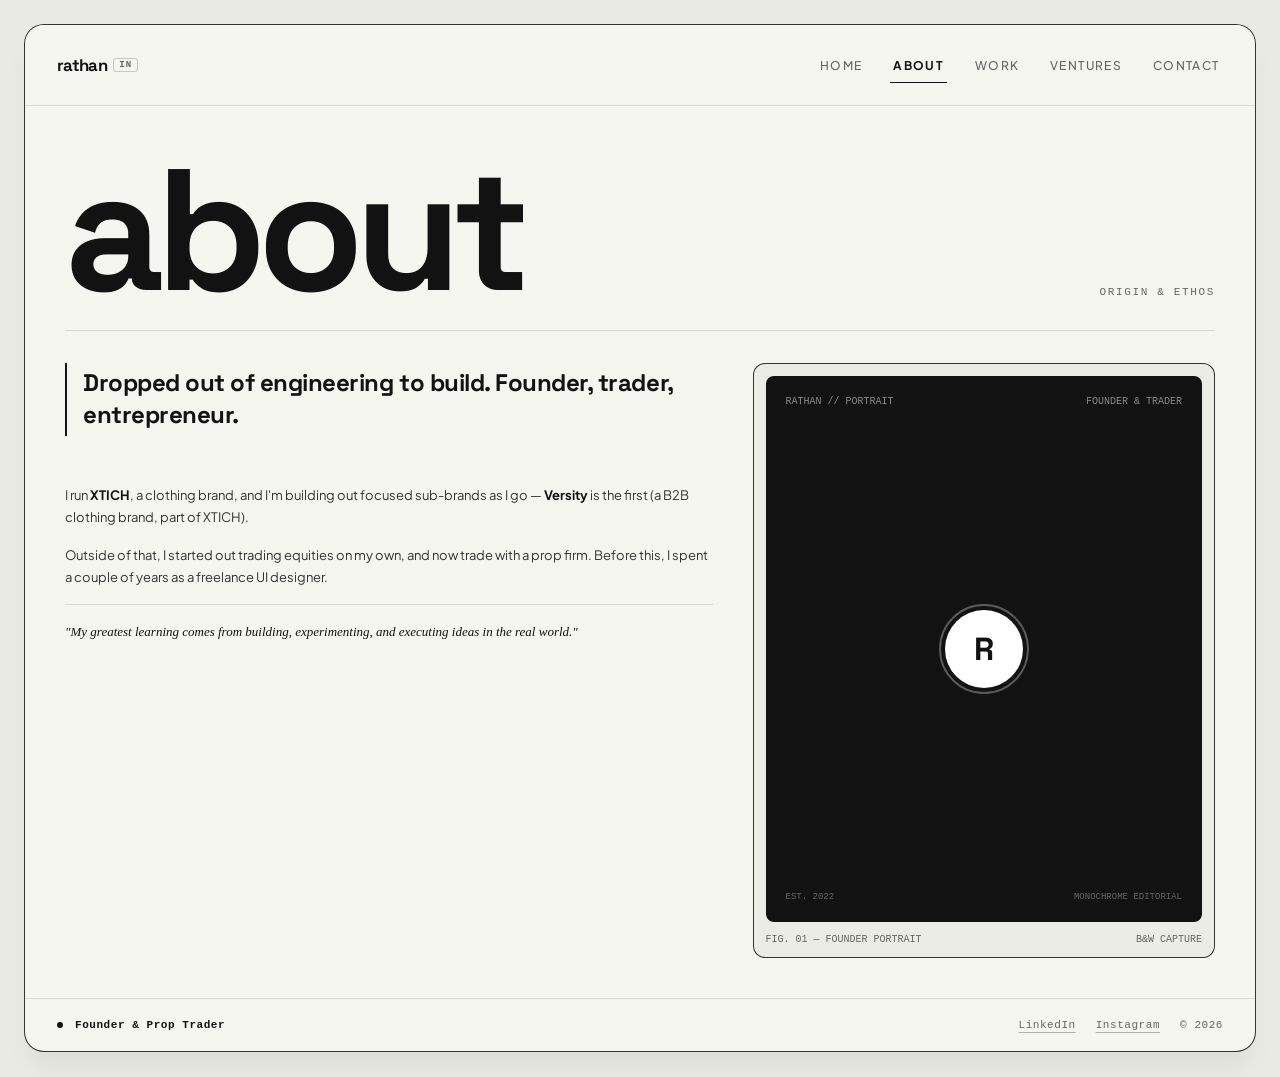
==== about.html @ 5d7c96b9 "Add files via upload" ====
<!DOCTYPE html>
<html lang="en">
<head>
  <meta charset="UTF-8">
  <meta name="viewport" content="width=device-width, initial-scale=1.0">
  <title>About — Rathan</title>
  <meta name="description" content="Origin story, background, and ethos of Rathan — Founder, Trader, Entrepreneur.">
  
  <!-- Google Fonts -->
  <link rel="preconnect" href="https://fonts.googleapis.com">
  <link rel="preconnect" href="https://fonts.gstatic.com" crossorigin>
  <link href="https://fonts.googleapis.com/css2?family=Plus+Jakarta+Sans:ital,wght@0,300;0,400;0,500;0,600;0,700;0,800;1,400&family=Space+Grotesk:wght@500;600;700;800&display=swap" rel="stylesheet">
  
  <link rel="stylesheet" href="css/style.css">
</head>
<body>

  <div class="viewport-frame">
    <!-- Top Header Bar -->
    <header class="header-bar">
      <a href="index.html" class="brand-logo">
        <span>rathan</span>
        <span class="brand-badge">in</span>
      </a>

      <nav aria-label="Main Navigation">
        <ul class="nav-links">
          <li><a href="index.html" class="nav-link">Home</a></li>
          <li><a href="about.html" class="nav-link active">About</a></li>
          <li><a href="work.html" class="nav-link">Work</a></li>
          <li><a href="ventures.html" class="nav-link">Ventures</a></li>
          <li><a href="contact.html" class="nav-link">Contact</a></li>
        </ul>
      </nav>
    </header>

    <!-- Main Content -->
    <main class="main-content">
      <!-- Giant Wordmark Header -->
      <div class="wordmark-header">
        <div class="wordmark-container">
          <h1 class="wordmark-title" data-wordmark="about">about</h1>
          <div class="wordmark-subtitle">ORIGIN & ETHOS</div>
        </div>
      </div>

      <!-- Main About Grid -->
      <div class="grid-about reveal-on-scroll">
        <!-- Left Column: Copy -->
        <div style="display: flex; flex-direction: column; gap: 1.5rem;">
          <div class="headline-box">
            <h2 class="headline-text">
              Dropped out of engineering to build. Founder, trader, entrepreneur.
            </h2>
          </div>

          <div class="quiet-body">
            <p>
              I run <strong style="color: var(--text-main);">XTICH</strong>, a clothing brand, and I'm building out focused sub-brands as I go — <strong style="color: var(--text-main);">Versity</strong> is the first (a B2B clothing brand, part of XTICH).
            </p>

            <p>
              Outside of that, I started out trading equities on my own, and now trade with a prop firm. Before this, I spent a couple of years as a freelance UI designer.
            </p>

            <div style="padding-top: 1rem; border-top: 1px solid var(--border-light);">
              <p style="font-family: Georgia, serif; font-style: italic; color: var(--text-main); font-weight: 500;">
                "My greatest learning comes from building, experimenting, and executing ideas in the real world."
              </p>
            </div>
          </div>
        </div>

        <!-- Right Column: Portrait Card -->
        <div class="portrait-box">
          <div class="portrait-inner">
            <div style="display: flex; justify-content: space-between; font-family: monospace; font-size: 10px; color: #888888;">
              <span>RATHAN // PORTRAIT</span>
              <span>FOUNDER & TRADER</span>
            </div>

            <div class="portrait-circle">
              <div class="portrait-avatar">R</div>
            </div>

            <div style="display: flex; justify-content: space-between; font-family: monospace; font-size: 9px; color: #666666; text-transform: uppercase;">
              <span>EST. 2022</span>
              <span>MONOCHROME EDITORIAL</span>
            </div>
          </div>

          <div style="display: flex; justify-content: space-between; font-family: monospace; font-size: 10px; color: var(--text-muted);">
            <span>FIG. 01 — FOUNDER PORTRAIT</span>
            <span>B&W CAPTURE</span>
          </div>
        </div>
      </div>
    </main>

    <!-- Bottom Footer Bar -->
    <footer class="footer-bar">
      <div class="footer-status">
        <span class="status-dot"></span>
        <span style="color: var(--text-main); font-weight: 600;">Founder & Prop Trader</span>
      </div>

      <div class="footer-socials">
        <a href="https://www.linkedin.com/in/rathan-p/" target="_blank" rel="noopener noreferrer">LinkedIn</a>
        <a href="https://www.instagram.com/rathannx/" target="_blank" rel="noopener noreferrer">Instagram</a>
        <span>© 2026</span>
      </div>
    </footer>
  </div>

  <script src="js/main.js"></script>
</body>
</html>
---- css/style.css ----
/* Reset & Root Variables */
*, *::before, *::after {
  box-sizing: border-box;
  margin: 0;
  padding: 0;
}

:root {
  --bg-outer: #e8eae3;
  --bg-canvas: #f5f6f0;
  --bg-card: #ebece5;
  --bg-card-hover: #f1f2eb;
  --text-main: #121212;
  --text-muted: #666666;
  --text-subtle: #888888;
  --border-frame: rgba(18, 18, 18, 0.85);
  --border-light: rgba(18, 18, 18, 0.12);
  --font-main: 'Plus Jakarta Sans', system-ui, -apple-system, BlinkMacSystemFont, 'Segoe UI', Roboto, sans-serif;
  --font-grotesk: 'Space Grotesk', 'Plus Jakarta Sans', sans-serif;
}

html {
  scroll-behavior: smooth;
  background-color: var(--bg-outer);
  color: var(--text-main);
  font-family: var(--font-main);
  -webkit-font-smoothing: antialiased;
}

body {
  min-height: 100vh;
  min-height: 100dvh;
  padding: 0.25rem;
  display: flex;
  flex-direction: column;
  -webkit-tap-highlight-color: transparent;
}

@media (min-width: 640px) {
  body {
    padding: 1rem;
  }
}

@media (min-width: 1024px) {
  body {
    padding: 1.5rem;
  }
}

/* Custom Scrollbars */
::-webkit-scrollbar {
  width: 5px;
  height: 5px;
}
::-webkit-scrollbar-track {
  background: var(--bg-outer);
}
::-webkit-scrollbar-thumb {
  background: #c5c7be;
  border-radius: 2px;
}
::-webkit-scrollbar-thumb:hover {
  background: var(--text-main);
}

/* Keyboard Focus States */
:focus-visible {
  outline: 2px solid var(--text-main) !important;
  outline-offset: 3px !important;
  border-radius: 2px;
}

/* Viewport Outer Frame Container */
.viewport-frame {
  width: 100%;
  min-height: calc(100vh - 0.5rem);
  min-height: calc(100dvh - 0.5rem);
  border: 1px solid var(--border-frame);
  border-radius: 0.6rem;
  background-color: var(--bg-canvas);
  display: flex;
  flex-direction: column;
  justify-content: space-between;
  box-shadow: 0 20px 25px -5px rgba(0, 0, 0, 0.05);
  overflow: hidden;
  position: relative;
}

@media (min-width: 640px) {
  .viewport-frame {
    min-height: calc(100vh - 2rem);
    border-radius: 1rem;
  }
}

@media (min-width: 1024px) {
  .viewport-frame {
    min-height: calc(100vh - 3rem);
    border-radius: 1.25rem;
  }
}

/* Header & Top Navigation */
.header-bar {
  padding: 0.75rem 1rem;
  border-bottom: 1px solid var(--border-light);
  display: flex;
  align-items: center;
  justify-content: space-between;
  gap: 0.75rem;
  position: sticky;
  top: 0;
  background-color: rgba(245, 246, 240, 0.95);
  backdrop-filter: blur(8px);
  z-index: 40;
}

@media (min-width: 640px) {
  .header-bar {
    padding: 1.25rem 2rem;
    gap: 1rem;
  }
}

.brand-logo {
  display: flex;
  align-items: center;
  gap: 0.4rem;
  text-decoration: none;
  color: var(--text-main);
  font-family: var(--font-grotesk);
  font-weight: 800;
  font-size: 1.05rem;
  letter-spacing: -0.04em;
  white-space: nowrap;
}

.brand-logo:hover {
  opacity: 0.75;
}

.brand-badge {
  font-family: monospace;
  font-size: 9px;
  text-transform: uppercase;
  letter-spacing: 0.1em;
  color: var(--text-muted);
  border: 1px solid rgba(18, 18, 18, 0.2);
  padding: 1px 5px;
  border-radius: 3px;
}

.nav-links {
  display: flex;
  align-items: center;
  gap: 0.6rem;
  list-style: none;
  font-size: 11px;
  text-transform: uppercase;
  letter-spacing: 0.08em;
  font-weight: 500;
  overflow-x: auto;
  -webkit-overflow-scrolling: touch;
  scrollbar-width: none;
  padding: 2px 0;
}

.nav-links::-webkit-scrollbar {
  display: none;
}

@media (min-width: 640px) {
  .nav-links {
    gap: 1.5rem;
    font-size: 12px;
    letter-spacing: 0.12em;
    overflow-x: visible;
  }
}

.nav-link {
  text-decoration: none;
  color: var(--text-muted);
  position: relative;
  padding: 0.4rem 0.2rem;
  white-space: nowrap;
  transition: color 0.2s ease;
  min-height: 36px;
  display: flex;
  align-items: center;
}

.nav-link:hover {
  color: var(--text-main);
}

.nav-link.active {
  color: var(--text-main);
  font-weight: 700;
}

.nav-link.active::after {
  content: '';
  position: absolute;
  bottom: 0;
  left: 0;
  width: 100%;
  height: 1.5px;
  background-color: var(--text-main);
}

/* Main Viewport Content */
.main-content {
  flex: 1;
  padding: 1.25rem 1rem;
  max-width: 1280px;
  width: 100%;
  margin: 0 auto;
}

@media (min-width: 640px) {
  .main-content {
    padding: 2rem 2rem;
  }
}

@media (min-width: 1024px) {
  .main-content {
    padding: 2.5rem 2.5rem;
  }
}

/* Oversized Lowercase Wordmark Headers */
.wordmark-header {
  padding-top: 0.25rem;
  padding-bottom: 1.25rem;
  border-bottom: 1px solid var(--border-light);
  margin-bottom: 1.5rem;
  user-select: none;
}

@media (min-width: 640px) {
  .wordmark-header {
    padding-top: 0.5rem;
    padding-bottom: 1.5rem;
    margin-bottom: 2rem;
  }
}

.wordmark-container {
  display: flex;
  flex-direction: column;
  gap: 0.25rem;
}

@media (min-width: 768px) {
  .wordmark-container {
    flex-direction: row;
    align-items: flex-end;
    justify-content: space-between;
    gap: 0.5rem;
  }
}

.wordmark-title {
  font-family: var(--font-grotesk);
  font-weight: 700;
  font-size: clamp(2.8rem, 13.5vw, 11rem);
  letter-spacing: -0.05em;
  line-height: 0.88;
  color: var(--text-main);
  display: flex;
  flex-wrap: wrap;
  overflow: hidden;
  word-break: break-word;
}

.wordmark-title .letter {
  display: inline-block;
  opacity: 0;
  transform: translateY(35px);
  animation: fadeUpLetter 0.5s cubic-bezier(0.215, 0.61, 0.355, 1) forwards;
}

@keyframes fadeUpLetter {
  to {
    opacity: 1;
    transform: translateY(0);
  }
}

.wordmark-subtitle {
  font-family: monospace;
  font-size: 11px;
  text-transform: uppercase;
  letter-spacing: 0.15em;
  color: var(--text-muted);
  margin-bottom: 0.5rem;
}

/* Typography & Layout Modules */
.pull-quote {
  font-family: Georgia, serif;
  font-style: italic;
  font-size: 0.85rem;
  color: var(--text-muted);
  border-left: 2px solid var(--text-main);
  padding-left: 0.75rem;
  margin-bottom: 1.5rem;
}

.headline-box {
  border-left: 2px solid var(--text-main);
  padding-left: 1rem;
  padding-top: 0.25rem;
  padding-bottom: 0.25rem;
  margin-bottom: 1.5rem;
}

.headline-text {
  font-family: var(--font-grotesk);
  font-weight: 700;
  font-size: 1.25rem;
  line-height: 1.35;
  color: var(--text-main);
  letter-spacing: -0.02em;
}

@media (min-width: 640px) {
  .headline-text {
    font-size: 1.5rem;
  }
}

.quiet-body {
  display: flex;
  flex-direction: column;
  gap: 1rem;
  font-size: 12px;
  line-height: 1.7;
  color: #333333;
}

@media (min-width: 640px) {
  .quiet-body {
    font-size: 13px;
  }
}

/* Grid Layout Utilities */
.grid-two-col {
  display: grid;
  grid-template-columns: 1fr;
  gap: 2rem;
}

@media (min-width: 768px) {
  .grid-two-col {
    grid-template-columns: 1fr 1fr;
  }
}

.grid-about {
  display: grid;
  grid-template-columns: 1fr;
  gap: 2.5rem;
}

@media (min-width: 1024px) {
  .grid-about {
    grid-template-columns: 7fr 5fr;
  }
}

/* Cards & Windows */
.framed-card {
  border: 1px solid var(--border-frame);
  border-radius: 0.75rem;
  padding: 1rem;
  background-color: var(--bg-card);
  transition: all 0.25s ease;
  text-decoration: none;
  color: inherit;
  display: block;
}

@media (min-width: 640px) {
  .framed-card {
    padding: 1.25rem;
  }
}

.framed-card:hover {
  background-color: var(--bg-card-hover);
  transform: translateY(-3px);
  box-shadow: 0 10px 20px -5px rgba(0, 0, 0, 0.05);
}

.card-header {
  display: flex;
  justify-content: space-between;
  align-items: center;
  border-bottom: 1px solid var(--border-light);
  padding-bottom: 0.75rem;
  margin-bottom: 1rem;
}

.card-tag {
  font-family: monospace;
  font-size: 10px;
  text-transform: uppercase;
  color: var(--text-main);
  background: var(--bg-canvas);
  border: 1px solid rgba(18, 18, 18, 0.2);
  padding: 2px 8px;
  border-radius: 3px;
  font-weight: 600;
}

.card-title {
  font-family: var(--font-grotesk);
  font-weight: 800;
  font-size: 1.5rem;
  color: var(--text-main);
  letter-spacing: -0.03em;
  margin-bottom: 0.25rem;
}

@media (min-width: 640px) {
  .card-title {
    font-size: 1.75rem;
  }
}

/* Timeline Rows */
.timeline-row {
  padding: 1.25rem 0;
  border-bottom: 1px solid var(--border-light);
}

.timeline-row:first-child {
  padding-top: 0;
}

.timeline-row:last-child {
  border-bottom: none;
}

.timeline-header {
  display: flex;
  flex-direction: column;
  gap: 0.25rem;
  margin-bottom: 0.5rem;
}

@media (min-width: 640px) {
  .timeline-header {
    flex-direction: row;
    justify-content: space-between;
    align-items: baseline;
  }
}

.timeline-role {
  font-family: var(--font-grotesk);
  font-weight: 700;
  font-size: 1.05rem;
  color: var(--text-main);
}

.timeline-company {
  color: var(--text-muted);
  font-weight: 400;
  font-size: 0.9rem;
}

.timeline-dates {
  font-family: monospace;
  font-size: 11px;
  color: var(--text-muted);
}

.timeline-tag {
  display: inline-block;
  font-family: monospace;
  font-size: 11px;
  color: var(--text-main);
  font-weight: 600;
  margin-bottom: 0.5rem;
}

.timeline-desc {
  font-size: 12px;
  line-height: 1.6;
  color: #444444;
}

/* Tag Pill Badges */
.skills-wrap {
  display: flex;
  flex-wrap: wrap;
  gap: 0.5rem;
}

.skill-pill {
  font-family: monospace;
  font-size: 11px;
  font-weight: 500;
  padding: 6px 12px;
  border-radius: 4px;
  background-color: var(--bg-canvas);
  color: var(--text-main);
  border: 1px solid rgba(18, 18, 18, 0.2);
}

/* Portrait Box Graphic */
.portrait-box {
  border: 1px solid var(--border-frame);
  border-radius: 0.75rem;
  padding: 0.75rem;
  background-color: var(--bg-card);
  display: flex;
  flex-direction: column;
  gap: 0.75rem;
}

.portrait-inner {
  aspect-ratio: 4/5;
  width: 100%;
  border-radius: 0.5rem;
  background-color: #121212;
  color: #f5f6f0;
  padding: 1.25rem;
  display: flex;
  flex-direction: column;
  justify-content: space-between;
  position: relative;
  overflow: hidden;
}

.portrait-circle {
  width: 90px;
  height: 90px;
  border-radius: 50%;
  border: 2px solid rgba(255, 255, 255, 0.3);
  padding: 4px;
  display: flex;
  align-items: center;
  justify-content: center;
  margin: auto;
}

.portrait-avatar {
  width: 100%;
  height: 100%;
  border-radius: 50%;
  background-color: #ffffff;
  color: #121212;
  font-family: var(--font-grotesk);
  font-weight: 900;
  font-size: 2rem;
  display: flex;
  align-items: center;
  justify-content: center;
}

/* Footer Bar */
.footer-bar {
  padding: 1rem 1.25rem;
  border-top: 1px solid var(--border-light);
  display: flex;
  flex-direction: column;
  gap: 0.75rem;
  font-family: monospace;
  font-size: 11px;
  color: var(--text-muted);
  letter-spacing: 0.05em;
}

@media (min-width: 640px) {
  .footer-bar {
    padding: 1.25rem 2rem;
    flex-direction: row;
    align-items: center;
    justify-content: space-between;
  }
}

.footer-status {
  display: flex;
  align-items: center;
  gap: 0.75rem;
}

.status-dot {
  width: 6px;
  height: 6px;
  border-radius: 50%;
  background-color: var(--text-main);
}

.footer-socials {
  display: flex;
  align-items: center;
  gap: 1.25rem;
}

.footer-socials a {
  color: inherit;
  text-decoration: underline;
  text-underline-offset: 4px;
  text-decoration-color: rgba(18, 18, 18, 0.3);
  transition: color 0.2s ease;
}

.footer-socials a:hover {
  color: var(--text-main);
}

/* Animation Reveal Utility */
.reveal-on-scroll {
  opacity: 0;
  transform: translateY(20px);
  transition: opacity 0.5s ease, transform 0.5s ease;
}

.reveal-on-scroll.visible {
  opacity: 1;
  transform: translateY(0);
}

/* Reduced Motion Fallback */
@media (prefers-reduced-motion: reduce) {
  .wordmark-title .letter {
    opacity: 1;
    transform: none;
    animation: none;
  }
  .reveal-on-scroll {
    opacity: 1;
    transform: none;
    transition: none;
  }
  .framed-card:hover {
    transform: none;
  }
}
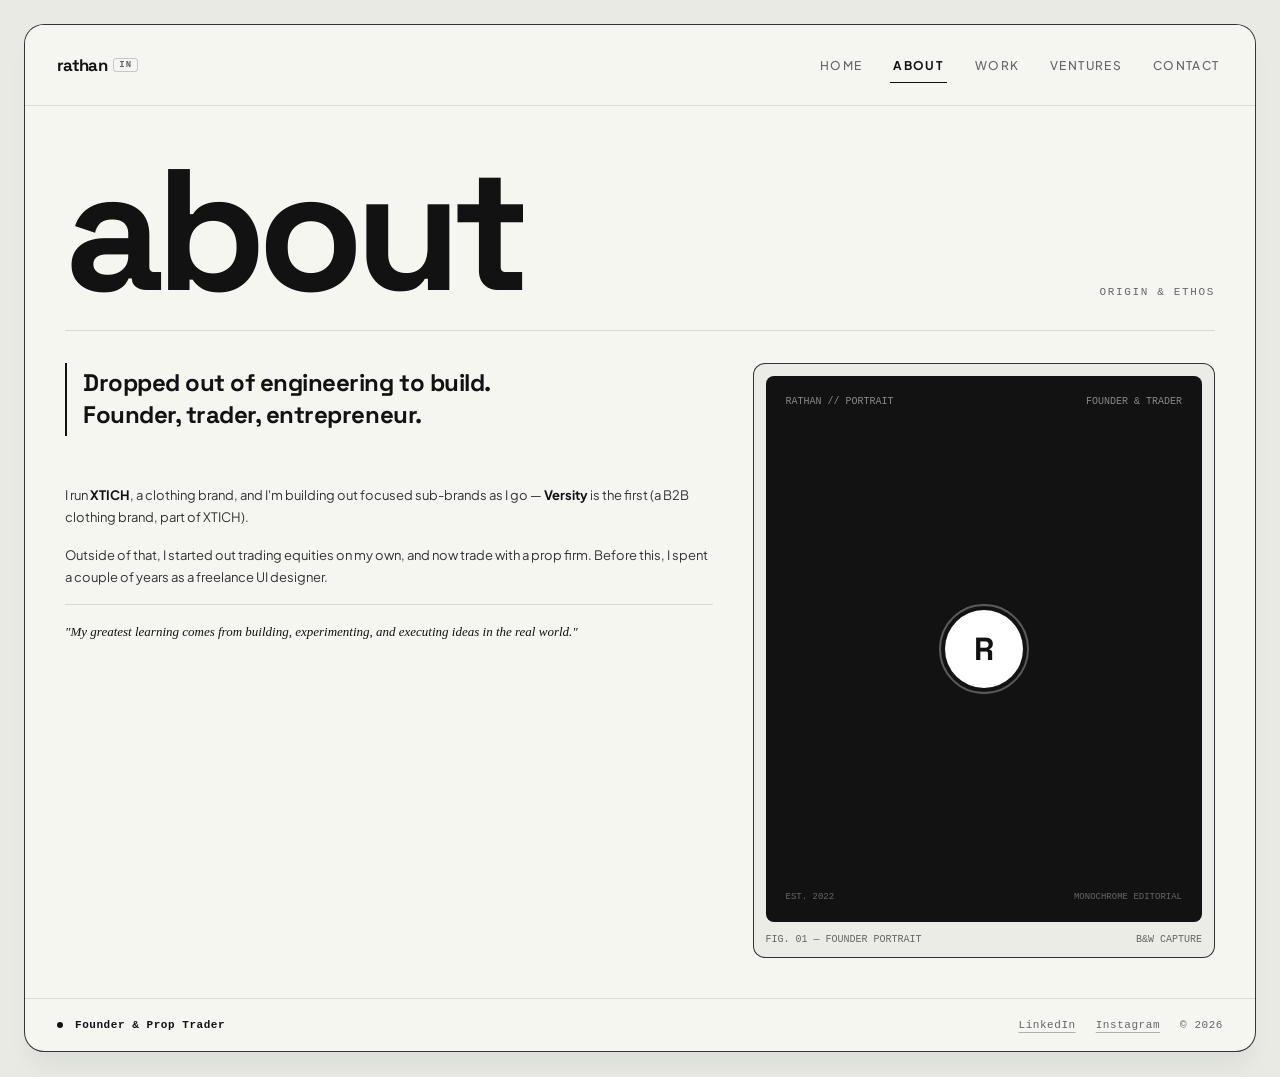
==== commit 894511c7: "Update about.html" ====
--- a/about.html
+++ b/about.html
@@ -50,7 +50,7 @@
         <div style="display: flex; flex-direction: column; gap: 1.5rem;">
           <div class="headline-box">
             <h2 class="headline-text">
-              Dropped out of engineering to build. Founder, trader, entrepreneur.
+              Dropped out of engineering to build. <br>Founder, trader, entrepreneur.
             </h2>
           </div>
 
